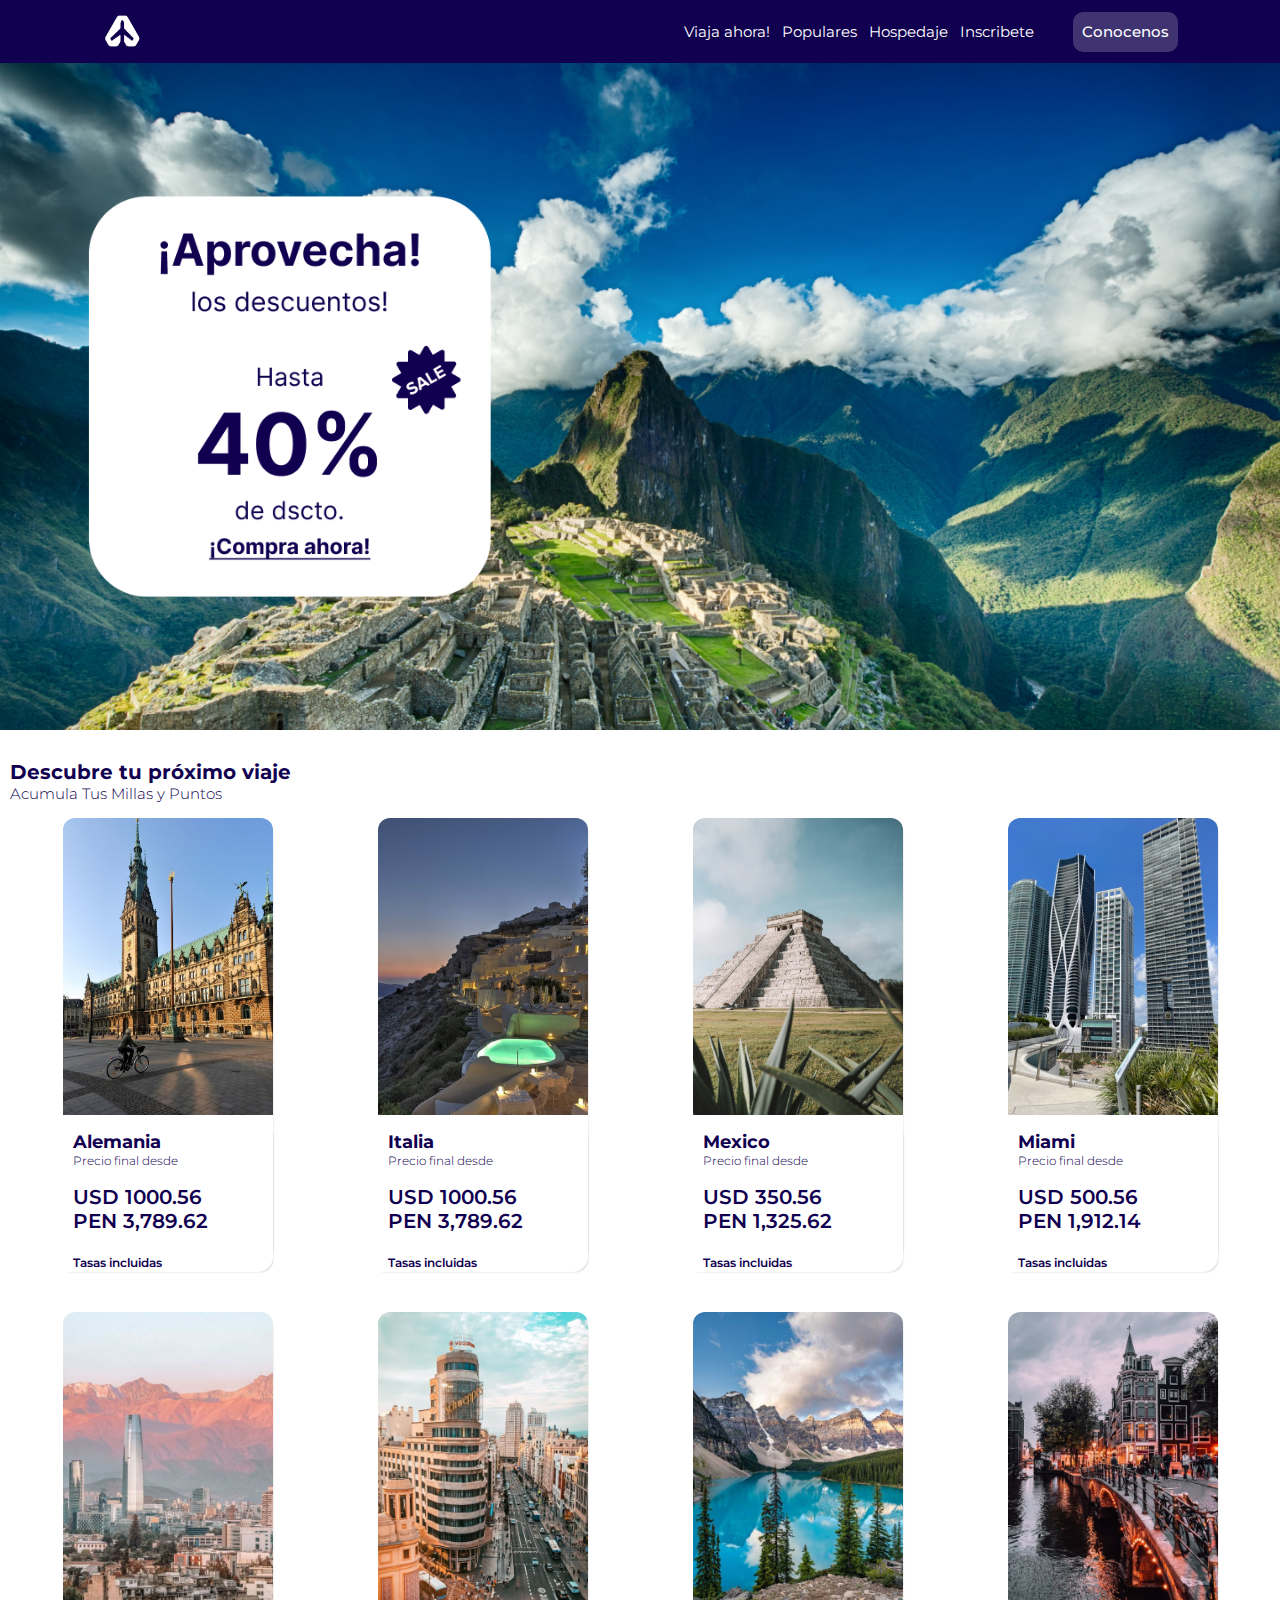
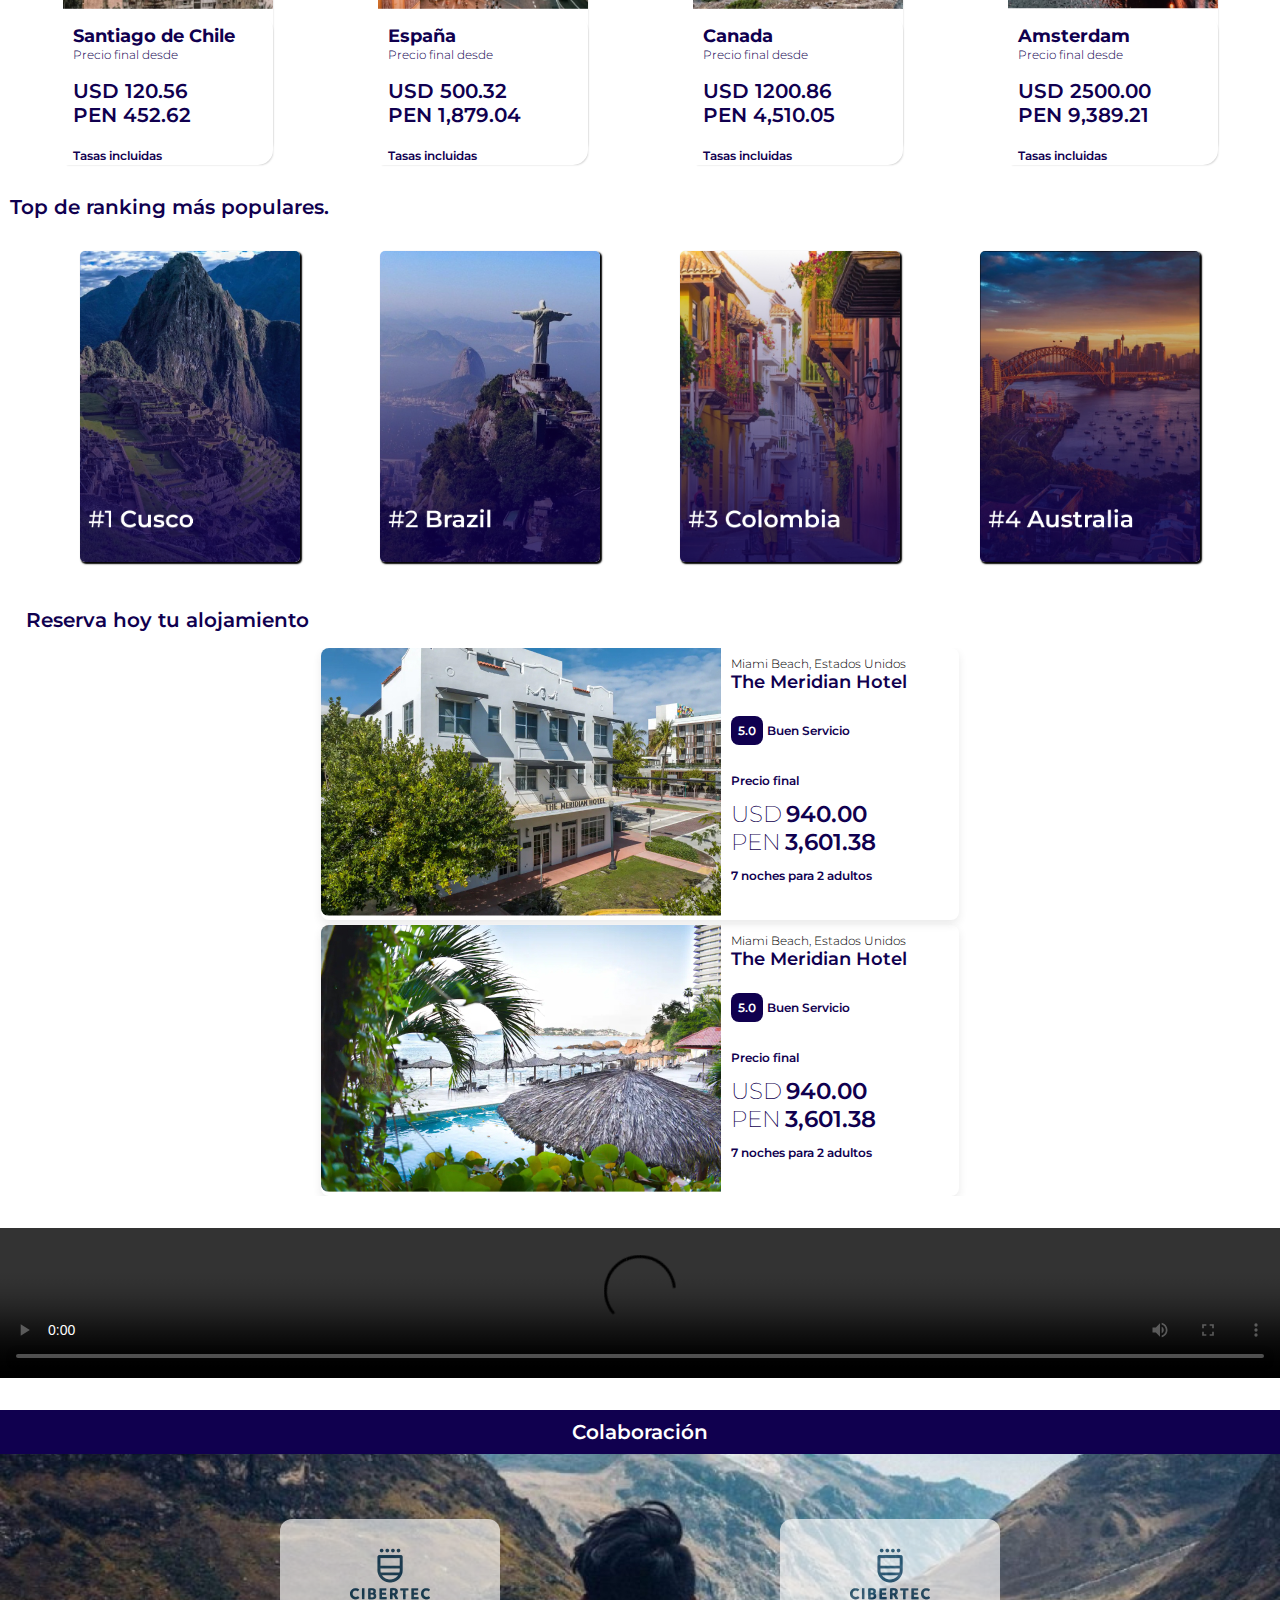
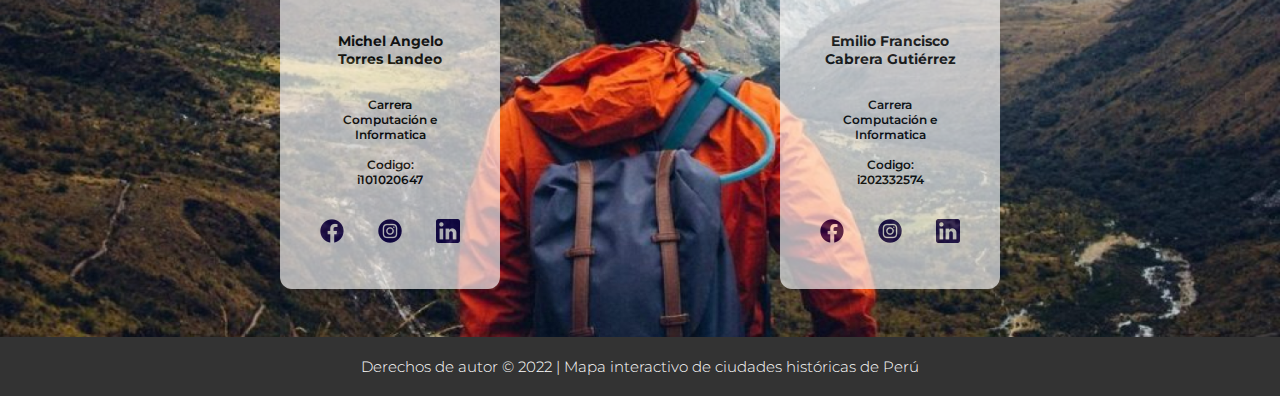
==== views/Index.html @ 30efd2b7 "Proyecto completo sin animaciones" ====
<!DOCTYPE html>
<html lang="es">
  <head>
    <link rel="stylesheet" href='../css/Decoracion.css' />
    <meta charset="UTF-8" />
    <title>Puerto Aereo</title>
    <link rel="stylesheet" href="css/Decoracion.css" />
  </head>
  <body onload="carrusel();">
    <!-- Navegacion principal -->
    <!-- Barra de menu -->
    <header class="header">
      <img class="logo-main" src='../img/logo.png' />
      <nav class="nav-main">
        <ul class="menu-selection">
          <li class="item-menu"><a href="#paises">Viaja ahora!</a></li>
          <li class="item-menu"><a href="#populares">Populares</a></li>
          <li class="item-menu"><a href="#hospedaje">Hospedaje</a></li>
          <li class="item-menu"><a href="Formulario.html">Inscribete</a></li>
        </ul>
        <button type="button"><a href="#conocenos"></a> Conocenos</button>
      </nav>
    </header>

    <!-- Informacion de publicidad - portada-->
    <!-- Contenido del cuerpo -->
    <figure class="portada">
        <img class="img-portada" src='../img/portada1.jpg' alt="portadas" id="portada-img">
    </figure>

    <!-- Main  -->
    <!-- Selecion de destinos comunes -->
    <main id="paises" class="content-main">
      <!-- Información de las ciudades -->
      <section class="price-city" >
          <h2>Descubre tu próximo viaje</h2>
          <p>Acumula Tus Millas y Puntos</p>
        <article class="article-1">
          <div class="contain-img">
            <figure class="item-country">
                <img src='../img/alemania.jpg' alt="">
                <figcaption class="figcaption-country">Alemania
                    <p>Precio final desde</p>
                    <h2>USD 1000.56
                      <br>
                        PEN 3,789.62</h2>
                        <span> Tasas incluidas</span>
                </figcaption>
            </figure>
            <figure class="item-country">
                <img src='../img/italia.jpg' alt="">
                <figcaption class="figcaption-country">Italia
                    <p>Precio final desde</p>
                    <h2>USD 1000.56
                        <br>
                        PEN 3,789.62</h2>                       
                        <span> Tasas incluidas</span>
                </figcaption>
            </figure>
            <figure class="item-country">
                <img src='../img/mexico.jpg' alt="">
                <figcaption class="figcaption-country">Mexico
                    <p>Precio final desde</p>
                    <h2>USD 350.56
                        <br>
                        PEN 1,325.62</h2>
                        <span> Tasas incluidas</span>
                </figcaption>
            </figure>
            <figure class="item-country">
                <img src='../img/miami.jpg' alt="">
                <figcaption class="figcaption-country">Miami
                    <p>Precio final desde</p>
                    <h2>USD 500.56
                        <br>
                        PEN 1,912.14</h2>                      
                        <span> Tasas incluidas</span>
                </figcaption>
            </figure>
            <figure class="item-country">
              <img src='../img/chile.png' alt="chile">
              <figcaption class="figcaption-country">Santiago de Chile
                  <p>Precio final desde</p>
                  <h2>USD 120.56
                    <br>
                      PEN 452.62</h2>
                      <span> Tasas incluidas</span>
              </figcaption>
          </figure>
          <figure class="item-country">
            <img src='../img/españa.png' alt="españa">
            <figcaption class="figcaption-country">España
                <p>Precio final desde</p>
                <h2>USD 500.32
                  <br>
                    PEN 1,879.04</h2>
                    <span> Tasas incluidas</span>
            </figcaption>
        </figure>
        <figure class="item-country">
          <img src='../img/canada.png' alt="canada">
          <figcaption class="figcaption-country">Canada
              <p>Precio final desde</p>
              <h2>USD 1200.86
                <br>
                  PEN 4,510.05</h2>
                  <span> Tasas incluidas</span>
          </figcaption>
      </figure>
      <figure class="item-country">
        <img src='../img/amsterdam.png' alt="amsterdam">
        <figcaption class="figcaption-country">Amsterdam
            <p>Precio final desde</p>
            <h2>USD 2500.00
              <br>
                PEN 9,389.21</h2>
                <span> Tasas incluidas</span>
        </figcaption>
    </figure>
          </div>
      </section>

      <!-- Sección de lugares mas populares -->
      <section id="populares" class="populares-top">
        <h2>Top de ranking más populares.</h2>
        <article class="article-2">
            <div class="contain-popular">
                <figure class="item-popular">
                    <img src='../img/cusco.jpg' alt="cusco">
                </figure>
                <figure class="item-popular">
                    <img src='../img/brazil.jpg' alt="brazil">
                </figure>
                <figure class="item-popular">
                    <img src='../img/colombia.jpg' alt="colombia">
                </figure>
                <figure class="item-popular">
                    <img src='../img/australia.jpg' alt="australia">
                </figure>
              </div>
        </article>
      </section>

      <!-- Departamentos -->
      <section class="content-accommodation" id="hospedaje">
        <h2>Reserva hoy tu alojamiento</h2>
        <div class="view-hotels-content">
          <article class="hotels-reserve">
            <figure class="content-img-hotel">
              <img class="accommodation-img" src="../img/the-meridian-hotel.jpg" alt="the-meridian-hotel">
            </figure>
            <div class="content-info-hotels">
              <div class="info-city-hotels">
                <p class="city-info-hotels">Miami Beach, Estados Unidos</p>
              <div class="info-title-hotels">
                <h3 class="title-info-hotels">The Meridian Hotel</h3>
              </div>
              <div class="info-qualification-hotels">
                <span class="qualification-info-hotels">
                    <span class="qualification-hotels">
                        5.0
                    </span>
                </span>
                <span class="info-hotels-content"> Buen Servicio</span>
              </div>
              <div class="info-prices-hotels">
                <span class="info-hotels-content">
                  Precio final
                </span>
                <div class="info-usd-price">
                    <span class="usd">USD</span>
                    <span class="price">940.00</span>
                </div>
                <div class="info-usd-price">
                  <span class="usd">PEN </span>
                  <span class="price">3,601.38 </span>
                </div>
                <div class="info-prices-hotels">
                  <span class="info-hotels-content"> 7 noches para 2 adultos</span>
                </div>
              </div>
              </div>
            </div>
          </article>
          <article class="hotels-reserve">
            <figure class="content-img-hotel">
              <img class="accommodation-img" src="../img/the-hotel-acapulco.jpg" alt="the-hotel-acapulco">  
            </figure>
            <div class="content-info-hotels">
              <div class="info-city-hotels">
                <p class="city-info-hotels">Miami Beach, Estados Unidos</p>
              <div class="info-title-hotels">
                <h3 class="title-info-hotels">The Meridian Hotel</h3>
              </div>
              <div class="info-qualification-hotels">
                <span class="qualification-info-hotels">
                    <span class="qualification-hotels">
                        5.0
                    </span>
                </span>
                <span class="info-hotels-content"> Buen Servicio</span>
              </div>
              <div class="info-prices-hotels">
                <span class="info-hotels-content">
                  Precio final
                </span>
                <div class="info-usd-price">
                    <span class="usd">USD</span>
                    <span class="price">940.00</span>
                </div>
                <div class="info-usd-price">
                  <span class="usd">PEN </span>
                  <span class="price">3,601.38 </span>
                </div>
                <div class="info-prices-hotels">
                  <span class="info-hotels-content"> 7 noches para 2 adultos</span>
                </div>
              </div>
              </div>
            </div>
          </article>
        </div>
      </section>

    </main>
      <!-- Video -->
      <article class="content-video">
        <video src='../videos/latam-video.mp4' autoplay playsinline controls ></video>
      </article>
    

      <!-- Acerca de. -->
      <div class="content-collaboration" id="conocenos">
        <div class="title-collaboration">
          <h2 >Colaboración</h2>
        </div>
        <div class="position-card-content">
          <div id="card-maicol" class="id-card-collaboration">
      <figure>
          <img src="../img/cibertec.png" alt="cibertec">
            <figcaption class="description-student">
              <h3>Michel Angelo Torres Landeo</h3>
              <br>
              <h4>Carrera</h4>
              <h4>Computación e Informatica</h4>
              <br>
              <h4>Codigo:</h4>
              <span>i101020647</span>
              
            </figcaption>
            <div class="icon-redes">
              <img src="../img/facebook.png" alt="facebook">
              <img src="../img/instagram.png" alt="instagram">
              <img src="../img/linkedin.png" alt="linkedin">
            </div>
      </figure>
      </div>
      <!-- Emilio Francisco Cabrera Gutiérrez -->
      <div id="card-Emilio" class="id-card-collaboration">
      <figure class="description-user-collaboration">

          <img src="../img/cibertec.png" alt="cibertec">
          <figcaption class="description-student">
            <h3>Emilio Francisco Cabrera Gutiérrez</h3>
            <br>
            <h4>Carrera</h4>
            <h4>Computación e Informatica</h4>
            <br>
            <h4>Codigo:</h4>
            <span>i202332574</span>
          </figcaption>
          <div class="icon-redes">
            <img src="../img/facebook.png" alt="facebook">
            <img src="../img/instagram.png" alt="instagram">
            <img src="../img/linkedin.png" alt="linkedin">
          </div>
      </figure>
      </div>
        </div>
      </div>
      
        
    <footer class="derechos-autor">
      <p>
        Derechos de autor &copy; 2022 | Mapa interactivo de ciudades históricas
        de Perú
      </p>
    </footer>


  </body>
</html>

<script src="../js/scrip.js"></script>
---- css/Decoracion.css ----
@import url('https://fonts.googleapis.com/css2?family=Montserrat:wght@400;500&display=swap');
/* Inicio */
/* menu */
body {
    font-family: 'Montserrat', sans-serif;
    margin: 0;
    padding: 0;
    font-size: 15px;
  }
  
  /* Estilos para el encabezado */
  .header{
    background-color: rgb(16,0,79);
    padding: 7px 8%;
    display: flex;
    justify-content: space-between;
    align-items: center;
  }
  
  .logo-main{
    width: 40px;
    height: auto;
  }

  /* Menu Principal */
  .nav-main, .menu-selection button{
    display: flex;
    align-items: center;
  }

  .menu-selection, .item-menu a{
    color: #fff;
    list-style: none;
    display: flex;
    text-decoration: none;
    padding: 0 12px 0 0;
  }

  .item-menu a:hover{
      transform: scale(1.1);
  }

  .header button {
    height: 40px;
    font-size: 15px;  
    border-radius: 10px;
    color: #fff;
    font-family: 'Montserrat', sans-serif;
    border: solid transparent;
    background-color: rgba(255, 255, 255, 0.2);
    font-weight: 500;
    margin-left: 15px;
  }

  button:hover{
    transform: scale(1.1);
  }

  .portada, #portada-img{
    padding: 0;
    margin: 0;
    width: 100%;
    height: 50%;
  }

  
  /* Estilo informacion de ciudades */
  /* <!-- Main  -->
    <!-- Selecion de destinos comunes --> */
  .content-main{
    padding: 0 10px 0 10px;
  }

  .price-city > h2{
    color: rgb(16,0,79);
    font-weight: 700;
    font-size: 20px;
    margin-bottom: 0;
  }

  .price-city > p{
    color: rgb(16,0,79);
    font-size: 15px;
    margin-top: 0;
  }

  /* Articulo #1 */
  .article-1 .contain-img{
    display: flex;
    flex-flow: row wrap;
    justify-content: space-around;
    border: 8px;
  }

  /* imagenes de viaje comun */
  .contain-img .item-country img{
    width: 210px;
    padding: 0; 
    border-radius: 12px 12px 0 0 ;
  }

  .contain-img .item-country, .figcaption-country{
     background-color: white;
     color: rgb(16,0,79);
     border-radius: 0 15px 15px 0;
     font-size: 25px;
     font-weight: 700;
     box-shadow: 2px 2px 2px -2px rgba(0, 0, 0, 0.2);
  }

  .figcaption-country{
      padding-left: 10px;
      padding-top: 10px;
      margin-bottom: 0;
  }

  .figcaption-country, p{
    margin-bottom: -10px;
    margin-top: 0;
  }

  .contain-img, p, span{
    font-size: 12px;
    font-weight: 300;
    text-decoration: none;
    margin-top: 0;
  }

  .figcaption-country, h2> span{
    font-size: 18px;
  }


  .item-country:hover{
    transform: scale(1.05);
  }

  /* Articulo #2 */
  .populares-top h2{
    font-family: 'Montserrat', sans-serif;
    color: rgb(16, 0, 79);
    margin-top: 5px;
  }

  .article-2 > .contain-popular{
    display: flex;
    flex-flow: row wrap;
    justify-content: center;
  }

  .contain-popular > .item-popular img {
    width: 220px;
    padding: 0; 
    box-shadow: 1.5px 1.5px 1.5px black;
    margin: 0;
    border-radius: 5px;
    
  }

  .item-popular:hover{
    transform: scale(1.05);
  }

  /* Departamentos */
  .content-accommodation{
    padding: 0 1rem;
    display: grid;
  }

  .view-hotels-content{
    display: flex;
    overflow: hidden;
    gap: 0.325rem;
    flex-flow: row wrap;
    justify-content: space-around;
  }

  /* Article */
  .hotels-reserve{
    display: flex;
    box-shadow: rgba(48, 48, 48, 0.1) 0rem 0.25rem 0.5rem 0rem;
    border-radius: 0.5rem;
    padding: 0;
    margin: 0;
    transition: box-shadow 0.3s ease 0s;
  }

  .hotels-reserve:hover{
    box-shadow: 5px 10px 20px rgba(0,0,0,0.15);
  }

  /*imagen publicitaria */
  .content-img-hotel, .accommodation-img{
    margin: 0;
    border-radius: 0.5rem 0 0 0.5rem;
  } 

  /* Información hoteles */
  .content-info-hotels{
    padding: 0.5rem;
    width: 220px;
    padding-left: 10px;
    overflow: hidden;
    flex: 1 1 0%;
  }

  .info-city-hotels{
    display: flex;
    flex-direction: column;
    justify-content: space-between;
    width: 100%;
  }

  .city-info-hotels{
    margin: 0;
    padding: 0;
  }

  .info-title-hotels{
    justify-content: flex-start;
    margin-bottom: 0.5rem;
    align-items: center;
    gap: 0.5rem;
    display: flex;
  }

  .title-info-hotels{
    margin: 0;
    padding: 0;
    color: rgb(16, 0, 79);
    font-weight: 600;
  }

  .info-qualification-hotels{
      margin: 1rem 0 1rem 0;

  }

  .qualification-info-hotels{
    background-color: rgb(16, 0, 79);
    border-radius: 0.5rem;
    max-width: 1.5rem;
    max-height: 1.5rem;
    display: inline-flex;
    justify-content: center;
    padding: 0.425rem;
    align-items: center;
  }

  .qualification-hotels{
    color: rgb(255, 255, 255);
    padding: 0;
    margin: 0;
  }

  .info-prices-hotels{
    flex: 1 1 0%;
    display: flex;
    flex-direction: column;
    margin-bottom: 0.5rem;
    justify-content: space-evenly;
    margin-top: 12px;
  }

  .info-hotels-content{
    margin: 0;
    margin-bottom: 12px;
    color: rgb(16, 0, 79);
  }

  .info-usd-price{
    display: flex;
    justify-content: flex-start;
    align-items: flex-end;
    gap: 0.25rem;
  }

  .usd{
    margin: 0;
    padding: 0;
    color: #10004F;
    font-weight: 200;
    font-size: 1.438rem;
  }

  .price{
    margin: 0;
    padding: 0;
    color: #10004F;
    font-weight: 600;
    font-size: 1.438rem;
  }

  h2{
    font-weight: 600;
    font-size: 20px;
    padding-top: 10px;
    color: #10004F;
  }

    /* Contenedor de video */
  .content-video{
    width: 100%;
    display: flex;
    flex-direction: column;
    margin: 2rem 0 2rem 0;
    padding: 0;
  }
  video{
    width: 100%;
    padding: 0;
    margin: 0;
  }

  /* Colaboradores - Acerca de.*/
  .content-collaboration{
    width: auto;
    background: no-repeat center/100% url("../img/mochilero.jpg");
    
  }

  .title-collaboration h2{
    display: flex;
    justify-content: center;
    background-color: #10004F;
    color: white;
    padding-bottom: 10px;
  }

  .position-card-content{
    width: 100%;
    display: flex;
    padding: 3rem 0 3rem 0;
    justify-content: space-evenly;
    margin: 0;
    flex-direction: row;
  }

  .id-card-collaboration {
    width: 220px; 
    height: 370px;
    background-color: white;
    opacity: 65%;
    border-radius: 12px;
    padding: 0;
    text-align: center;
  }

  .description-student, h4, span{
    padding: 0;
    margin: 0;
    font-size: 12px;
    font-weight: 600;
  } 

  .icon-redes{
    width: 100%;
    display: flex;
    justify-content: space-between;
    margin-top: 2rem;
  }

  /* Estilos Derechos de autor */
  .derechos-autor p{
    background-color: #333;
    color: #fff;
    padding: 20px;
    text-align: center;
    font-size: 15px;
    margin: 0;
  }
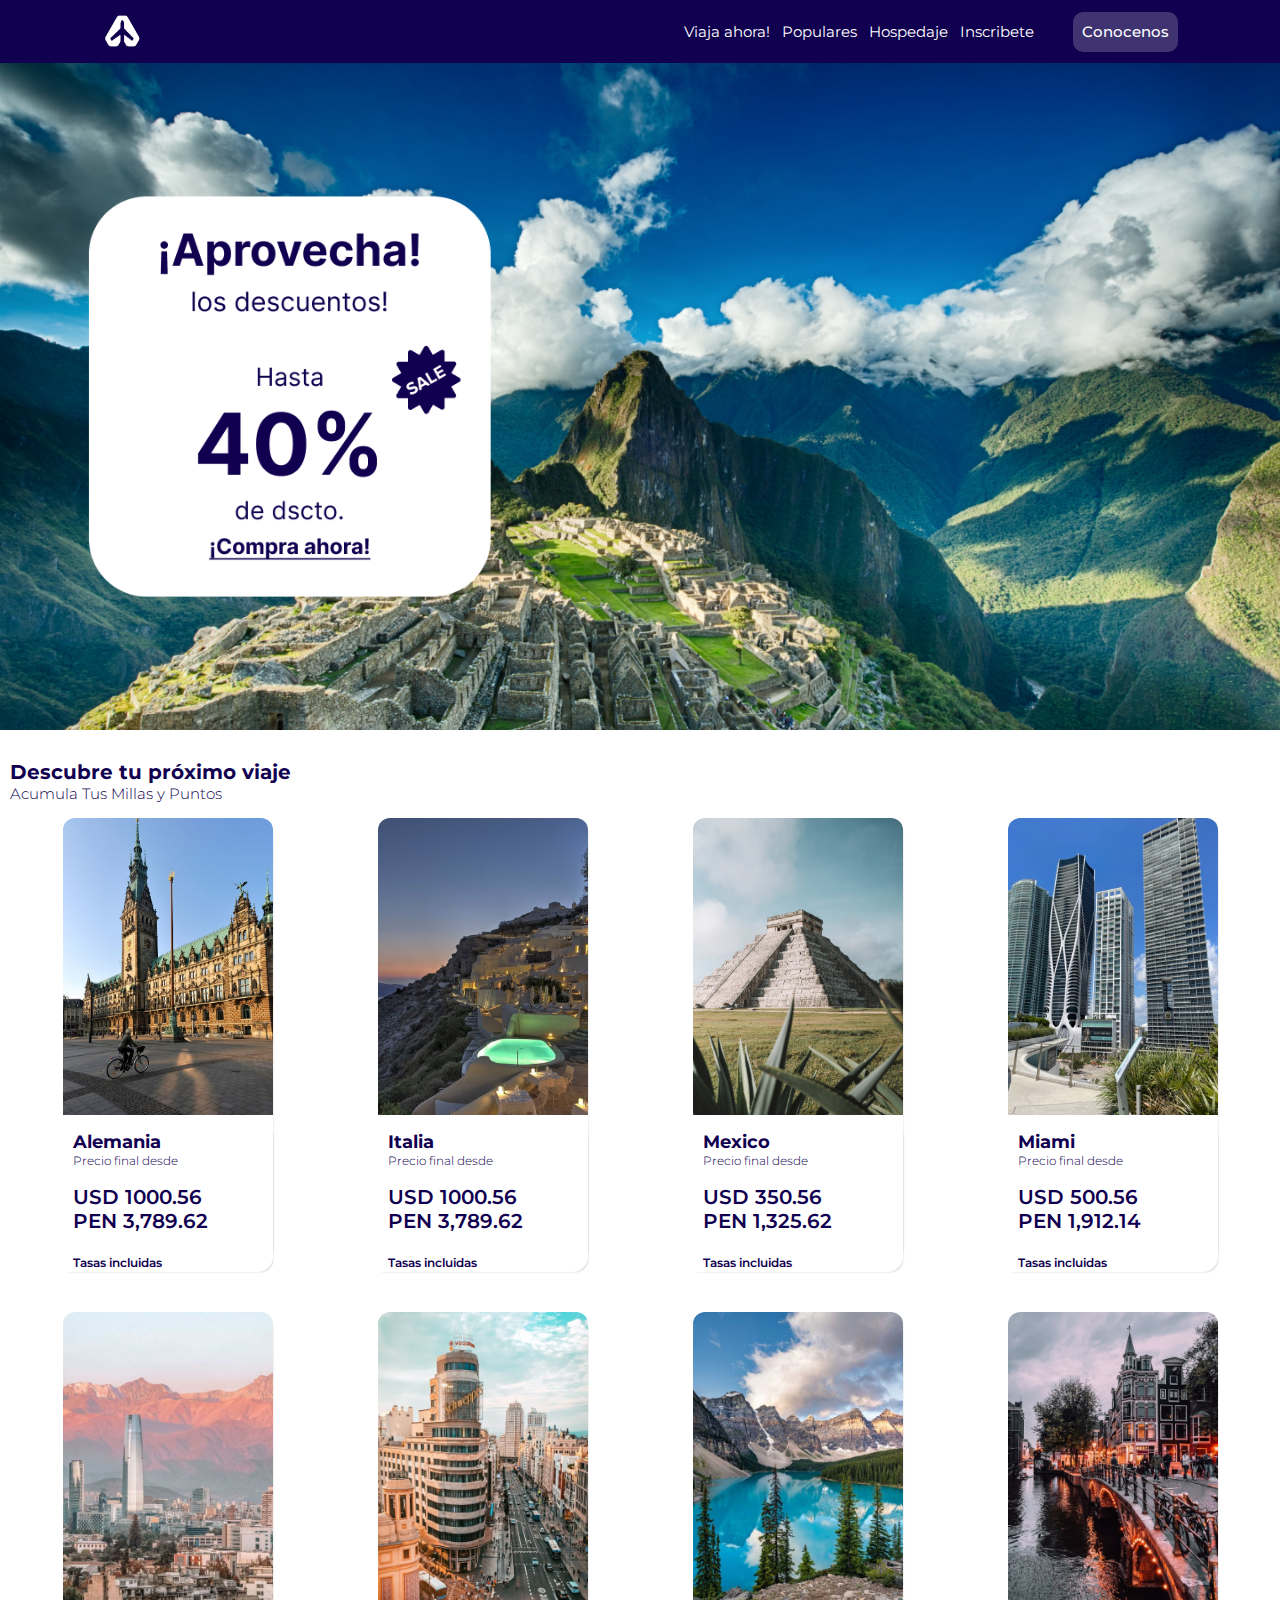
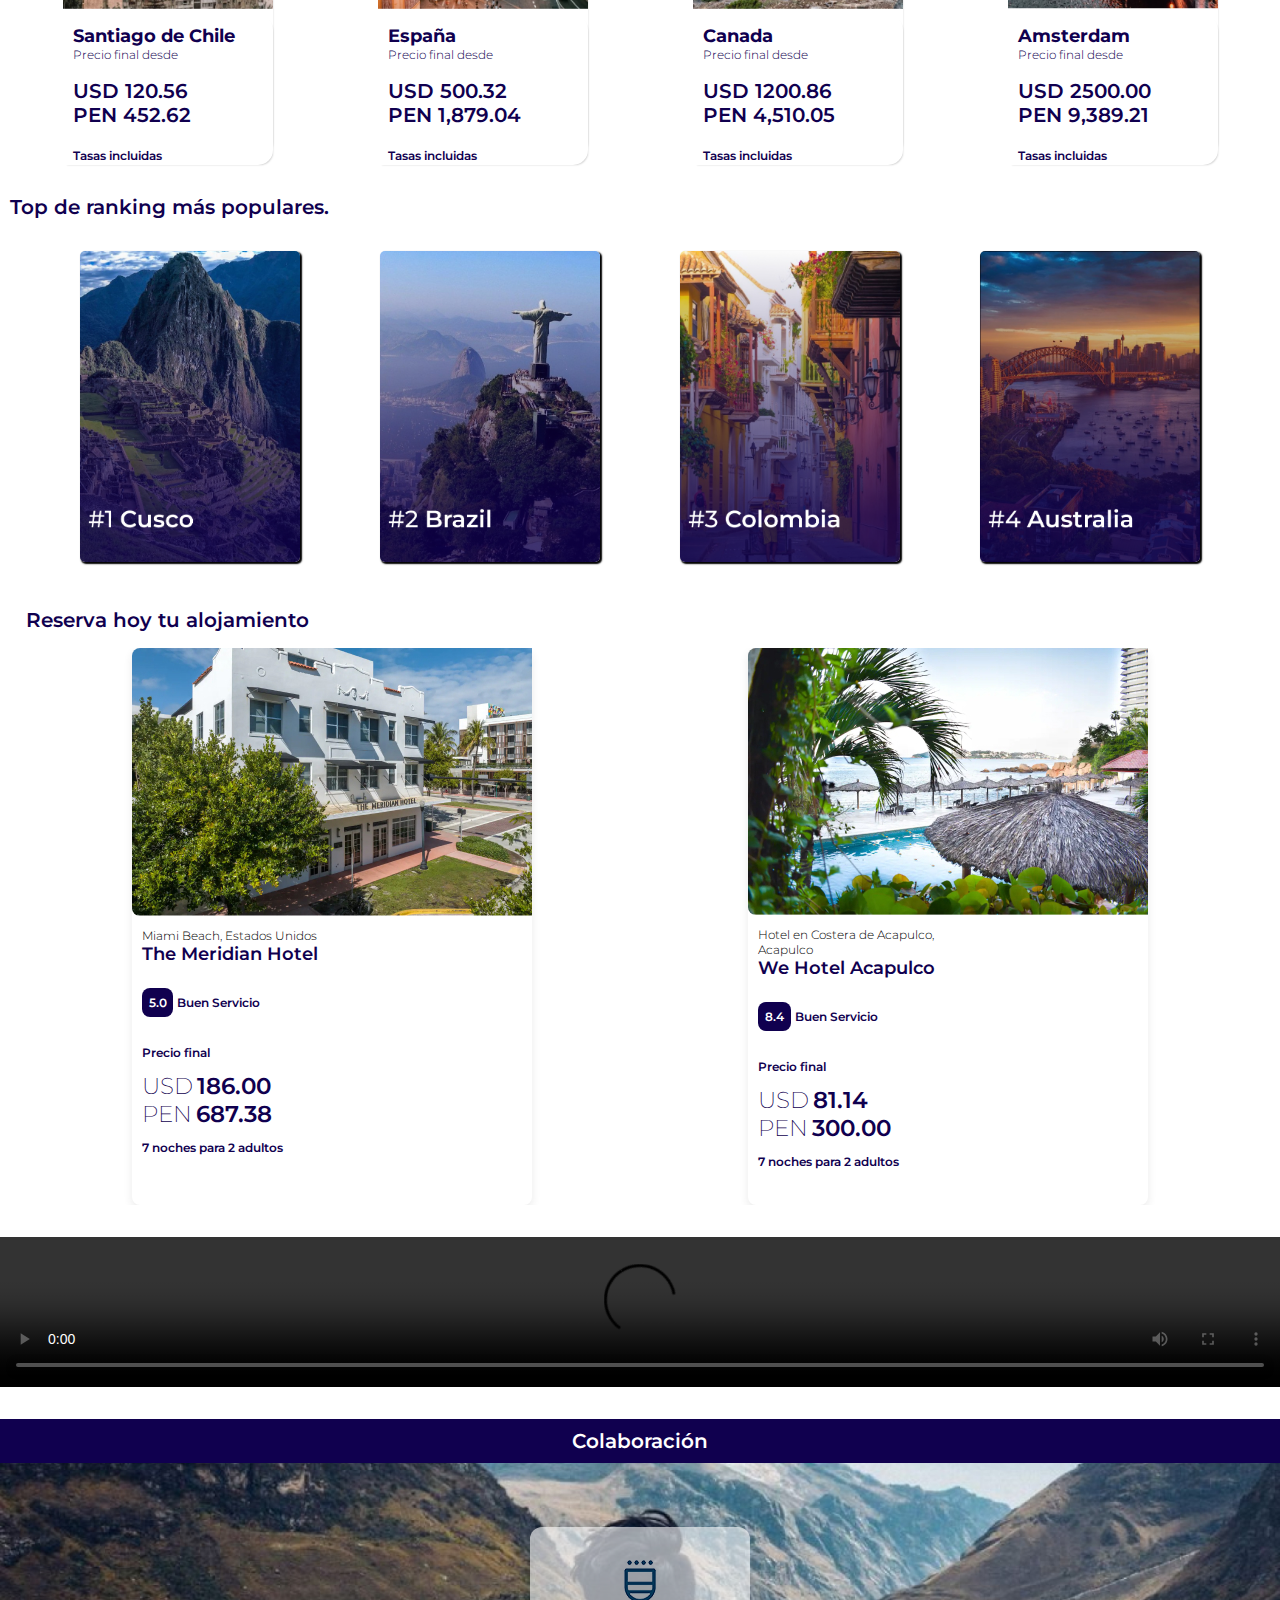
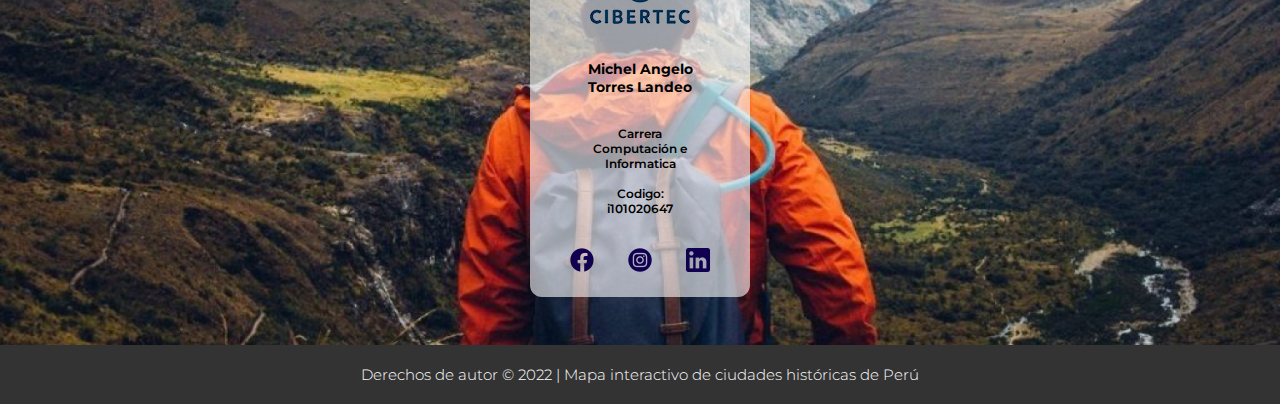
==== commit cf43ae92: "presentacion solo" ====
--- a/views/Index.html
+++ b/views/Index.html
@@ -169,11 +169,11 @@
                 </span>
                 <div class="info-usd-price">
                     <span class="usd">USD</span>
-                    <span class="price">940.00</span>
+                    <span class="price">186.00</span>
                 </div>
                 <div class="info-usd-price">
                   <span class="usd">PEN </span>
-                  <span class="price">3,601.38 </span>
+                  <span class="price">687.38  </span>
                 </div>
                 <div class="info-prices-hotels">
                   <span class="info-hotels-content"> 7 noches para 2 adultos</span>
@@ -188,14 +188,14 @@
             </figure>
             <div class="content-info-hotels">
               <div class="info-city-hotels">
-                <p class="city-info-hotels">Miami Beach, Estados Unidos</p>
+                <p class="city-info-hotels">Hotel en Costera de Acapulco, Acapulco</p>
               <div class="info-title-hotels">
-                <h3 class="title-info-hotels">The Meridian Hotel</h3>
+                <h3 class="title-info-hotels">We Hotel Acapulco</h3>
               </div>
               <div class="info-qualification-hotels">
                 <span class="qualification-info-hotels">
                     <span class="qualification-hotels">
-                        5.0
+                        8.4
                     </span>
                 </span>
                 <span class="info-hotels-content"> Buen Servicio</span>
@@ -206,11 +206,11 @@
                 </span>
                 <div class="info-usd-price">
                     <span class="usd">USD</span>
-                    <span class="price">940.00</span>
+                    <span class="price">81.14</span>
                 </div>
                 <div class="info-usd-price">
                   <span class="usd">PEN </span>
-                  <span class="price">3,601.38 </span>
+                  <span class="price">300.00 </span>
                 </div>
                 <div class="info-prices-hotels">
                   <span class="info-hotels-content"> 7 noches para 2 adultos</span>
@@ -255,27 +255,6 @@
             </div>
       </figure>
       </div>
-      <!-- Emilio Francisco Cabrera Gutiérrez -->
-      <div id="card-Emilio" class="id-card-collaboration">
-      <figure class="description-user-collaboration">
-
-          <img src="../img/cibertec.png" alt="cibertec">
-          <figcaption class="description-student">
-            <h3>Emilio Francisco Cabrera Gutiérrez</h3>
-            <br>
-            <h4>Carrera</h4>
-            <h4>Computación e Informatica</h4>
-            <br>
-            <h4>Codigo:</h4>
-            <span>i202332574</span>
-          </figcaption>
-          <div class="icon-redes">
-            <img src="../img/facebook.png" alt="facebook">
-            <img src="../img/instagram.png" alt="instagram">
-            <img src="../img/linkedin.png" alt="linkedin">
-          </div>
-      </figure>
-      </div>
         </div>
       </div>
       
--- a/css/Decoracion.css
+++ b/css/Decoracion.css
@@ -177,7 +177,6 @@
 
   /* Article */
   .hotels-reserve{
-    display: flex;
     box-shadow: rgba(48, 48, 48, 0.1) 0rem 0.25rem 0.5rem 0rem;
     border-radius: 0.5rem;
     padding: 0;
@@ -314,9 +313,8 @@
 
   /* Colaboradores - Acerca de.*/
   .content-collaboration{
-    width: auto;
+    
     background: no-repeat center/100% url("../img/mochilero.jpg");
-    
   }
 
   .title-collaboration h2{
@@ -339,8 +337,7 @@
   .id-card-collaboration {
     width: 220px; 
     height: 370px;
-    background-color: white;
-    opacity: 65%;
+    background-color: rgb(255, 255, 255, 0.6);
     border-radius: 12px;
     padding: 0;
     text-align: center;
